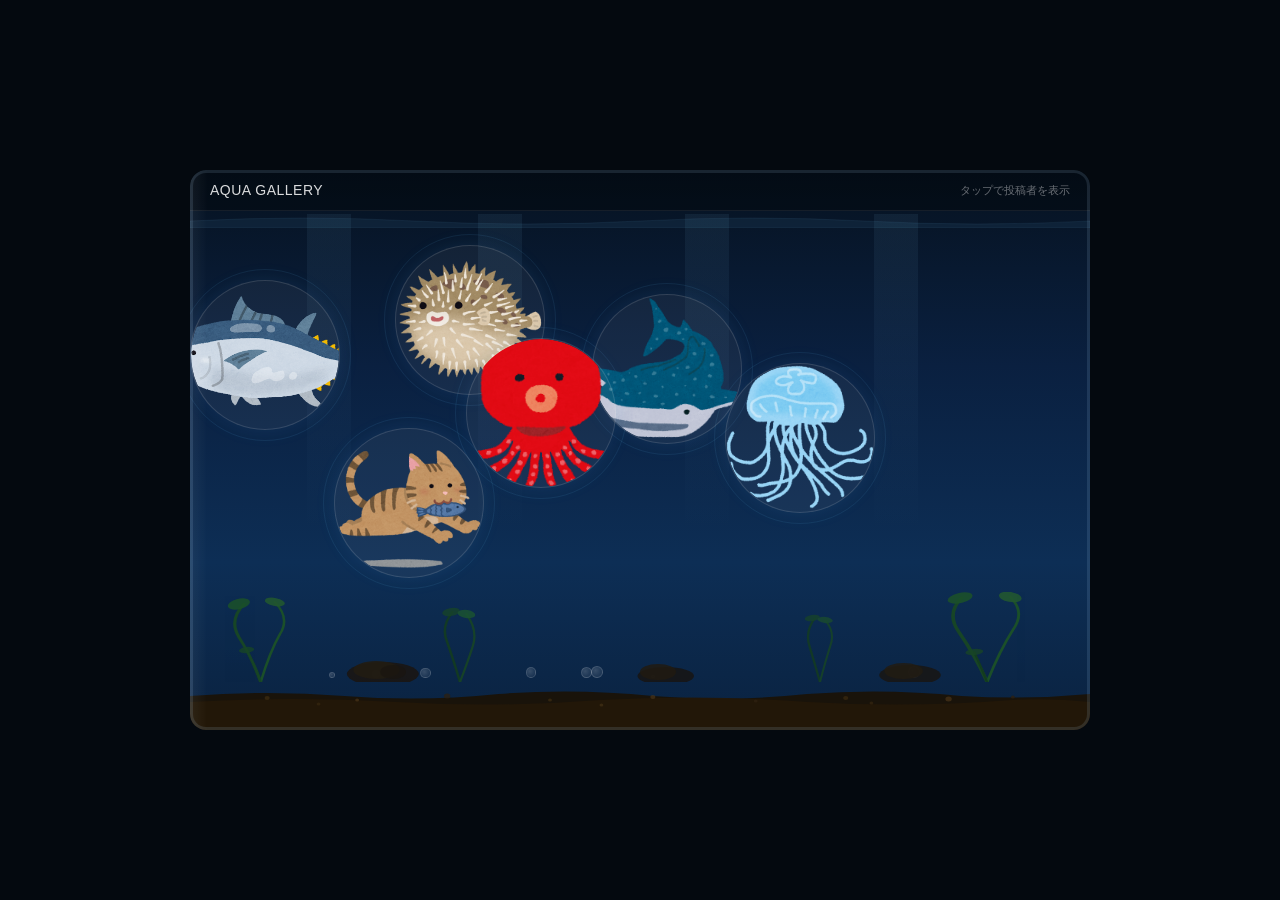
==== index.html @ 5ba46d72 "first commit" ====
<!DOCTYPE html>
<html lang="ja">
<head>
  <meta charset="UTF-8" />
  <meta name="viewport" content="width=device-width, initial-scale=1.0" />
  <title>AQUA GALLERY</title>

  <!-- スタイルシート -->
  <link rel="stylesheet" href="./css/base.css" />
  <link rel="stylesheet" href="./css/tank.css" />
  <link rel="stylesheet" href="./css/card.css" />
</head>
<body>

  <!-- 水槽本体 -->
  <div id="tank">

    <!-- ヘッダー -->
    <div id="tank-header">
      <span class="site-title">AQUA GALLERY</span>
      <span class="hint-text">タップで投稿者を表示</span>
    </div>

    <!-- 光の筋 -->
    <div class="ray" style="left:13%; --ra:-6deg; --ro:1;    animation-duration:7s;"></div>
    <div class="ray" style="left:32%; --ra:2deg;  --ro:0.65; animation-duration:9s;  animation-delay:-3s;"></div>
    <div class="ray" style="left:55%; --ra:-3deg; --ro:0.8;  animation-duration:8s;  animation-delay:-1.5s;"></div>
    <div class="ray" style="left:76%; --ra:4deg;  --ro:0.55; animation-duration:11s; animation-delay:-5s;"></div>

    <!-- 水面 -->
    <div id="surface">
      <svg width="100%" height="14" viewBox="0 0 700 14" preserveAspectRatio="none">
        <path
          d="M0 7 Q87 1 175 7 Q262 13 350 7 Q437 1 525 7 Q612 13 700 7 L700 14 L0 14Z"
          fill="rgba(100,190,255,0.07)"
          stroke="rgba(140,210,255,0.12)"
          stroke-width="0.5"
        />
      </svg>
    </div>

    <!-- ローディング / エラー表示 -->
    <div id="loading">読み込み中...</div>
    <div id="error" class="hidden">データの読み込みに失敗しました</div>

    <!-- 底砂 -->
    <svg id="sand" width="100%" height="52" viewBox="0 0 700 52" preserveAspectRatio="none">
      <path d="M0 18 Q60 12 120 18 Q180 24 240 16 Q300 10 360 18 Q420 24 480 16 Q540 10 600 18 Q650 22 700 16 L700 52 L0 52Z"
        fill="#1a1208" opacity="0.95"/>
      <path d="M0 24 Q80 18 160 24 Q240 30 320 22 Q400 16 480 24 Q560 30 640 22 Q670 20 700 24 L700 52 L0 52Z"
        fill="#241808" opacity="0.9"/>
      <circle cx="60"  cy="20" r="2"   fill="#3a2a10" opacity="0.8"/>
      <circle cx="130" cy="22" r="1.5" fill="#4a3518" opacity="0.7"/>
      <circle cx="200" cy="18" r="2.5" fill="#2e2010" opacity="0.75"/>
      <circle cx="280" cy="22" r="1.5" fill="#3a2a10" opacity="0.8"/>
      <circle cx="360" cy="19" r="2"   fill="#4a3518" opacity="0.7"/>
      <circle cx="440" cy="23" r="1.5" fill="#2e2010" opacity="0.8"/>
      <circle cx="510" cy="20" r="2"   fill="#3a2a10" opacity="0.75"/>
      <circle cx="590" cy="21" r="2.5" fill="#4a3518" opacity="0.7"/>
      <circle cx="640" cy="19" r="1.5" fill="#2e2010" opacity="0.8"/>
      <circle cx="100" cy="26" r="1.5" fill="#3a2a10" opacity="0.6"/>
      <circle cx="320" cy="27" r="1.5" fill="#4a3518" opacity="0.6"/>
      <circle cx="530" cy="25" r="1.5" fill="#3a2a10" opacity="0.6"/>
    </svg>

    <!-- 水草・岩 -->
    <svg id="plants" height="90" viewBox="0 0 700 90" preserveAspectRatio="none">
      <!-- 左の水草 -->
      <g opacity="0.85">
        <path d="M55 90 Q48 65 38 45 Q30 28 42 12" fill="none" stroke="#1a4a20" stroke-width="2.5" stroke-linecap="round"/>
        <path d="M55 90 Q62 60 70 42 Q78 26 66 10" fill="none" stroke="#1e5624" stroke-width="2"   stroke-linecap="round"/>
        <path d="M55 90 Q50 72 44 58"               fill="none" stroke="#1a4a20" stroke-width="1.8" stroke-linecap="round"/>
        <ellipse cx="38" cy="12" rx="9" ry="5" fill="#1e5624" transform="rotate(-20,38,12)" opacity="0.9"/>
        <ellipse cx="66" cy="10" rx="8" ry="4" fill="#265e2a" transform="rotate(15,66,10)"  opacity="0.9"/>
        <ellipse cx="44" cy="58" rx="6" ry="3" fill="#1a4a20" transform="rotate(-10,44,58)" opacity="0.8"/>
      </g>
      <!-- 中央左の水草 -->
      <g opacity="0.75">
        <path d="M210 90 Q205 68 200 50 Q195 35 204 20" fill="none" stroke="#154018" stroke-width="2"   stroke-linecap="round"/>
        <path d="M210 90 Q216 70 220 54 Q224 38 215 22" fill="none" stroke="#1a4a1e" stroke-width="1.8" stroke-linecap="round"/>
        <ellipse cx="203" cy="20" rx="7" ry="4" fill="#1a4a1e" transform="rotate(-15,203,20)" opacity="0.85"/>
        <ellipse cx="215" cy="22" rx="7" ry="4" fill="#206028" transform="rotate(12,215,22)"  opacity="0.85"/>
      </g>
      <!-- 右の水草 -->
      <g opacity="0.85">
        <path d="M620 90 Q610 62 598 40 Q588 22 600 6" fill="none" stroke="#1a4a20" stroke-width="2.8" stroke-linecap="round"/>
        <path d="M620 90 Q630 58 640 38 Q650 20 638 5" fill="none" stroke="#1e5624" stroke-width="2.2" stroke-linecap="round"/>
        <path d="M620 90 Q615 74 610 60"               fill="none" stroke="#154018" stroke-width="1.8" stroke-linecap="round"/>
        <ellipse cx="599" cy="6"  rx="10" ry="5" fill="#1e5624" transform="rotate(-18,599,6)"  opacity="0.9"/>
        <ellipse cx="638" cy="5"  rx="9"  ry="5" fill="#265e2a" transform="rotate(14,638,5)"   opacity="0.9"/>
        <ellipse cx="610" cy="60" rx="7"  ry="3" fill="#1a4a20" transform="rotate(-8,610,60)"  opacity="0.8"/>
      </g>
      <!-- 右寄りの細い草 -->
      <g opacity="0.7">
        <path d="M490 90 Q486 72 482 55 Q478 40 486 26" fill="none" stroke="#154018" stroke-width="1.8" stroke-linecap="round"/>
        <path d="M490 90 Q494 70 498 54 Q502 40 494 28" fill="none" stroke="#1a4a1e" stroke-width="1.6" stroke-linecap="round"/>
        <ellipse cx="484" cy="26" rx="6" ry="3" fill="#1a4a1e" transform="rotate(-12,484,26)" opacity="0.85"/>
        <ellipse cx="494" cy="28" rx="6" ry="3" fill="#1e5624" transform="rotate(10,494,28)"  opacity="0.85"/>
      </g>
      <!-- 岩 -->
      <ellipse cx="150" cy="82" rx="28" ry="12" fill="#1a1510" opacity="0.85"/>
      <ellipse cx="145" cy="78" rx="18" ry="9"  fill="#221c12" opacity="0.9"/>
      <ellipse cx="158" cy="80" rx="10" ry="7"  fill="#1a1510" opacity="0.75"/>
      <ellipse cx="370" cy="84" rx="22" ry="9"  fill="#181310" opacity="0.8"/>
      <ellipse cx="364" cy="80" rx="14" ry="8"  fill="#201a11" opacity="0.85"/>
      <ellipse cx="560" cy="83" rx="24" ry="10" fill="#1a1510" opacity="0.8"/>
      <ellipse cx="555" cy="79" rx="15" ry="8"  fill="#221c12" opacity="0.85"/>
    </svg>

  </div><!-- /#tank -->

  <!-- JS：設定 → データ → カード → アニメーションの順に読み込む -->
  <script src="./js/config.js"></script>
  <script src="./js/loader.js"></script>
  <script src="./js/card.js"></script>
  <script src="./js/tank.js"></script>
  <script>
    (async () => {
      const tank    = document.getElementById('tank');
      const loading = document.getElementById('loading');
      const error   = document.getElementById('error');

      try {
        // データ読み込み
        const creatures = await loadCreatures();

        // ローディング非表示
        loading.classList.add('hidden');

        // カード生成 → アニメーション開始
        const cards = createAllCards(creatures, tank);
        initTank(cards, tank);

      } catch (e) {
        console.error(e);
        loading.classList.add('hidden');
        error.classList.remove('hidden');
      }
    })();
  </script>

</body>
</html>
---- css/base.css ----
/*
 * base.css
 * リセットと共通のベーススタイルを定義します。
 */

*, *::before, *::after {
  box-sizing: border-box;
  margin: 0;
  padding: 0;
}

html, body {
  height: 100%;
}

body {
  font-family: -apple-system, BlinkMacSystemFont, 'Segoe UI', sans-serif;
  background: #04090f;
  color: #fff;
  min-height: 100vh;
  display: flex;
  flex-direction: column;
  align-items: center;
  justify-content: center;
  padding: 24px 16px;
}

/* ローディング表示 */
#loading {
  position: absolute;
  inset: 0;
  display: flex;
  align-items: center;
  justify-content: center;
  font-size: 13px;
  color: rgba(255, 255, 255, 0.35);
  z-index: 50;
  pointer-events: none;
}

#loading.hidden {
  display: none;
}

/* エラー表示 */
#error {
  position: absolute;
  inset: 0;
  display: flex;
  align-items: center;
  justify-content: center;
  font-size: 13px;
  color: rgba(255, 100, 100, 0.7);
  z-index: 50;
  pointer-events: none;
}

#error.hidden {
  display: none;
}
---- css/tank.css ----
/*
 * tank.css
 * 水槽本体・背景・光の筋・水面・気泡・砂利・水草のスタイルを定義します。
 */

/* ── 水槽コンテナ ─────────────────────────────────── */
#tank {
  width: 100%;
  max-width: 900px;
  height: 560px;
  background: linear-gradient(
    180deg,
    #061220 0%,
    #0a2040 35%,
    #0d2e55 70%,
    #0a2240 100%
  );
  border-radius: 16px;
  position: relative;
  overflow: hidden;
}

/* ガラス枠 */
#tank::before {
  content: '';
  position: absolute;
  inset: 0;
  border-radius: 16px;
  border: 3px solid rgba(180, 220, 255, 0.12);
  pointer-events: none;
  z-index: 30;
}

/* ガラス左端の反射 */
#tank::after {
  content: '';
  position: absolute;
  top: 0;
  left: 0;
  width: 18px;
  height: 100%;
  background: linear-gradient(90deg, rgba(255, 255, 255, 0.06) 0%, transparent 100%);
  border-radius: 16px 0 0 16px;
  pointer-events: none;
  z-index: 30;
}

/* ── ヘッダー ────────────────────────────────────── */
#tank-header {
  position: absolute;
  top: 0;
  left: 0;
  right: 0;
  padding: 12px 20px;
  display: flex;
  align-items: center;
  justify-content: space-between;
  background: rgba(0, 0, 0, 0.35);
  border-bottom: 0.5px solid rgba(255, 255, 255, 0.07);
  z-index: 20;
}

.site-title {
  font-size: 14px;
  font-weight: 500;
  color: rgba(255, 255, 255, 0.85);
  letter-spacing: 0.5px;
}

.hint-text {
  font-size: 11px;
  color: rgba(255, 255, 255, 0.4);
}

/* ── 光の筋 ──────────────────────────────────────── */
.ray {
  position: absolute;
  top: 44px;
  width: 44px;
  height: 320px;
  background: linear-gradient(180deg, rgba(140, 210, 255, 0.07) 0%, transparent 100%);
  transform-origin: top center;
  pointer-events: none;
  animation: rayWave ease-in-out infinite;
}

@keyframes rayWave {
  0%, 100% {
    transform: rotate(var(--ra)) skewX(0deg);
    opacity: var(--ro);
  }
  50% {
    transform: rotate(calc(var(--ra) + 2deg)) skewX(1deg);
    opacity: calc(var(--ro) * 0.6);
  }
}

/* ── 水面 ────────────────────────────────────────── */
#surface {
  position: absolute;
  top: 44px;
  left: 0;
  right: 0;
  height: 14px;
  overflow: hidden;
  pointer-events: none;
  z-index: 8;
}

/* ── 気泡 ────────────────────────────────────────── */
.bubble {
  position: absolute;
  border-radius: 50%;
  background: radial-gradient(
    circle at 35% 35%,
    rgba(255, 255, 255, 0.18),
    rgba(255, 255, 255, 0.03)
  );
  border: 0.5px solid rgba(255, 255, 255, 0.15);
  animation: bubbleRise linear infinite;
  pointer-events: none;
}

@keyframes bubbleRise {
  0%   { transform: translateX(0px)  translateY(0);      opacity: 0.7; }
  25%  { transform: translateX(5px)  translateY(-130px); }
  50%  { transform: translateX(-4px) translateY(-270px); opacity: 0.5; }
  75%  { transform: translateX(6px)  translateY(-400px); }
  100% { transform: translateX(-3px) translateY(-520px); opacity: 0;   }
}

/* ── 砂利レイヤー ─────────────────────────────────── */
#sand {
  position: absolute;
  bottom: 0;
  left: 0;
  right: 0;
  height: 52px;
  pointer-events: none;
  z-index: 6;
}

/* ── 水草・岩レイヤー ────────────────────────────── */
#plants {
  position: absolute;
  bottom: 48px;
  left: 0;
  right: 0;
  width: 100%;
  pointer-events: none;
  z-index: 7;
}
---- css/card.css ----
/*
 * card.css
 * 生き物カード（表裏フリップ）のスタイルを定義します。
 */

/* ── カードラッパー（位置はJS側でセット） ─────────── */
.card-wrap {
  position: absolute;
  cursor: pointer;
  z-index: 10;
  perspective: 600px;
}

/* ── カード本体（3D回転する） ──────────────────────── */
.card-inner {
  width: 100%;
  height: 100%;
  position: relative;
  transform-style: preserve-3d;
  transition: transform 0.7s cubic-bezier(0.4, 0, 0.2, 1);
  border-radius: 50%;
}

/* フリップ時に180度回転 */
.card-wrap.flipped .card-inner {
  transform: rotateY(180deg);
}

/* ── 表・裏 共通 ────────────────────────────────────── */
.card-face {
  position: absolute;
  inset: 0;
  border-radius: 50%;
  backface-visibility: hidden;
  -webkit-backface-visibility: hidden;
  display: flex;
  align-items: center;
  justify-content: center;
  overflow: hidden;
  border: 1.5px solid rgba(255, 255, 255, 0.13);
}

/* ── 表面 ───────────────────────────────────────────── */
.card-front {
  background: rgba(255, 255, 255, 0.05);
  box-shadow: 0 0 20px rgba(80, 180, 255, 0.1);
}

.card-wrap:hover .card-front {
  border-color: rgba(120, 220, 255, 0.4);
  box-shadow: 0 0 30px rgba(80, 180, 255, 0.28);
}

/* ── 裏面 ───────────────────────────────────────────── */
.card-back {
  background: rgba(8, 22, 48, 0.92);
  border-color: rgba(100, 200, 255, 0.3);
  box-shadow: 0 0 24px rgba(80, 180, 255, 0.2);
  transform: rotateY(180deg);
  flex-direction: column;
  gap: 6px;
  padding: 10px;
}

/* ── 画像（表・裏共通） ─────────────────────────────── */
.card-img {
  width: 100%;
  height: 100%;
  object-fit: cover;
  border-radius: 50%;
  display: block;
}

/* ── 画像読み込み失敗時のフォールバック ─────────────── */
.card-fallback {
  font-size: 32px;
  line-height: 1;
  user-select: none;
}

/* ── 裏面：ユーザーアバター（back.jpg 失敗時） ──────── */
.user-avatar {
  width: 38px;
  height: 38px;
  border-radius: 50%;
  background: rgba(80, 160, 255, 0.2);
  border: 1px solid rgba(100, 200, 255, 0.35);
  display: flex;
  align-items: center;
  justify-content: center;
  font-size: 13px;
  font-weight: 500;
  color: rgba(160, 220, 255, 0.95);
  flex-shrink: 0;
}

/* ── 裏面：ユーザー名 ───────────────────────────────── */
.user-name {
  font-size: 10px;
  color: rgba(180, 230, 255, 0.85);
  font-weight: 500;
  text-align: center;
  line-height: 1.3;
  word-break: break-all;
  max-width: 100%;
}

/* ── グロウリング ───────────────────────────────────── */
.glow-ring {
  position: absolute;
  border-radius: 50%;
  border: 0.5px solid rgba(100, 200, 255, 0.09);
  pointer-events: none;
  animation: glowPulse 6s ease-in-out infinite;
}

@keyframes glowPulse {
  0%, 100% { transform: scale(1);    opacity: 0.35; }
  50%       { transform: scale(1.12); opacity: 0.07; }
}
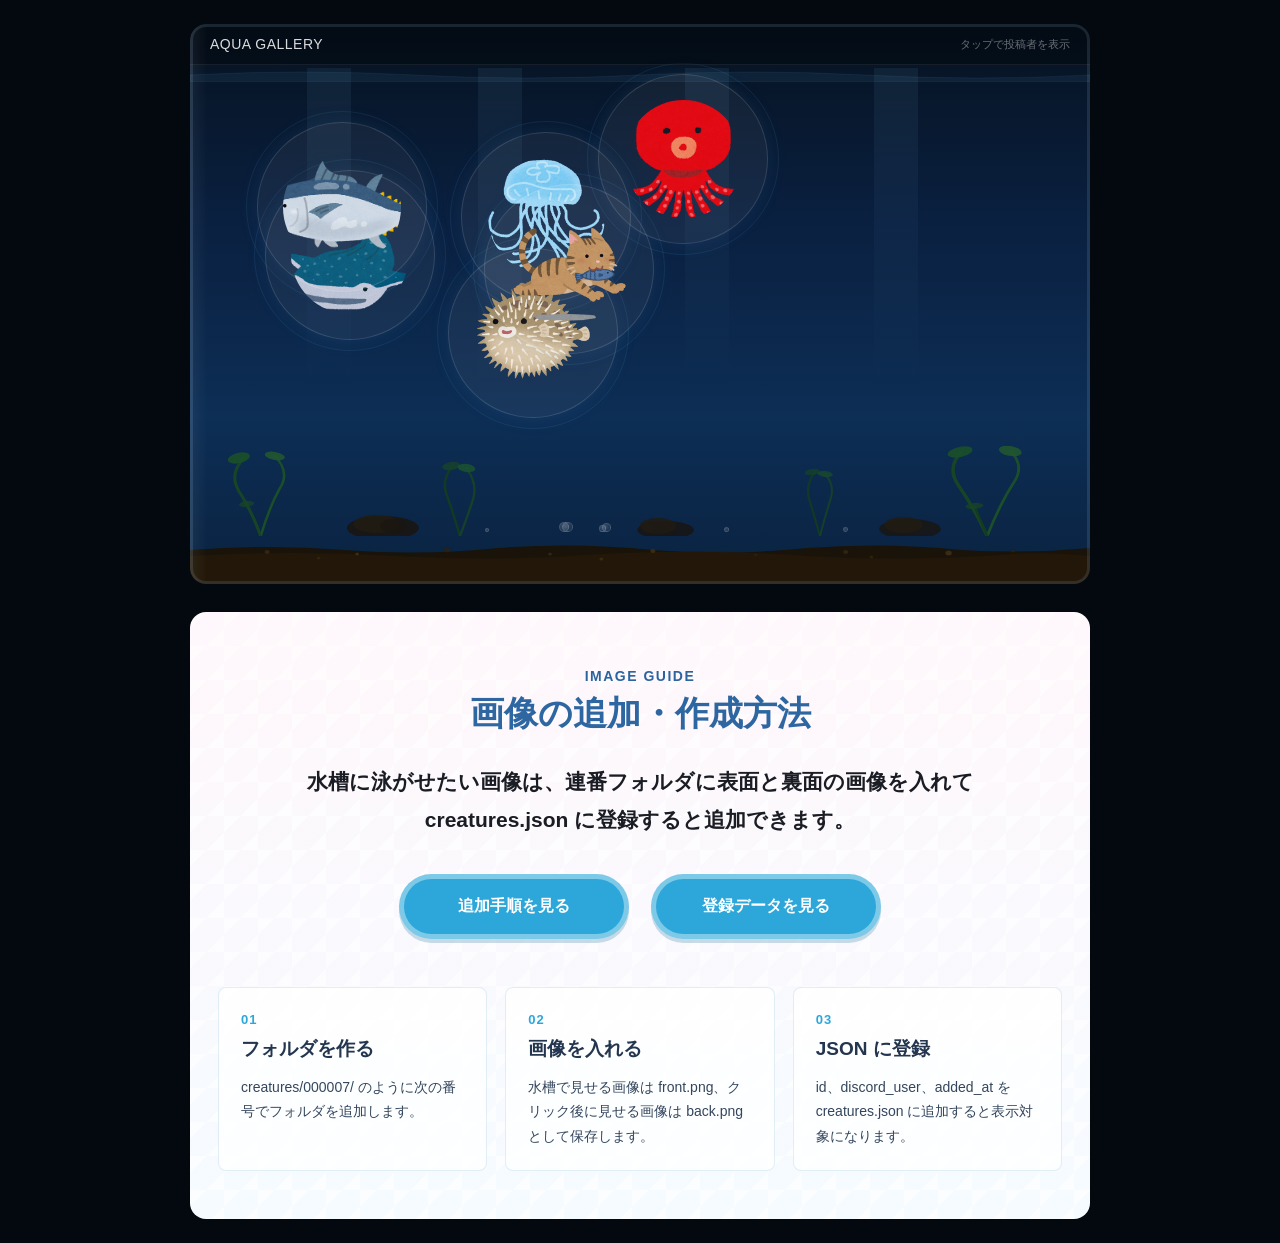
==== commit dd6f7982: "水槽の下に追加方法の取説を追加" ====
--- a/index.html
+++ b/index.html
@@ -9,6 +9,7 @@
   <link rel="stylesheet" href="./css/base.css" />
   <link rel="stylesheet" href="./css/tank.css" />
   <link rel="stylesheet" href="./css/card.css" />
+  <link rel="stylesheet" href="./css/guide.css" />
 </head>
 <body>
 
@@ -109,6 +110,40 @@
 
   </div><!-- /#tank -->
 
+  <section class="image-guide" aria-labelledby="image-guide-title">
+    <div class="guide-shell">
+      <p class="guide-label">IMAGE GUIDE</p>
+      <h1 id="image-guide-title">画像の追加・作成方法</h1>
+      <p class="guide-lead">
+        水槽に泳がせたい画像は、連番フォルダに表面と裏面の画像を入れて
+        creatures.json に登録すると追加できます。
+      </p>
+
+      <div class="guide-actions" aria-label="参考リンク">
+        <a class="guide-button" href="./README.md">追加手順を見る</a>
+        <a class="guide-button" href="./creatures.json">登録データを見る</a>
+      </div>
+
+      <div class="guide-grid">
+        <article class="guide-card">
+          <span class="guide-step">01</span>
+          <h2>フォルダを作る</h2>
+          <p>creatures/000007/ のように次の番号でフォルダを追加します。</p>
+        </article>
+        <article class="guide-card">
+          <span class="guide-step">02</span>
+          <h2>画像を入れる</h2>
+          <p>水槽で見せる画像は front.png、クリック後に見せる画像は back.png として保存します。</p>
+        </article>
+        <article class="guide-card">
+          <span class="guide-step">03</span>
+          <h2>JSON に登録</h2>
+          <p>id、discord_user、added_at を creatures.json に追加すると表示対象になります。</p>
+        </article>
+      </div>
+    </div>
+  </section>
+
   <!-- JS：設定 → データ → カード → アニメーションの順に読み込む -->
   <script src="./js/config.js"></script>
   <script src="./js/loader.js"></script>
--- a/css/base.css
+++ b/css/base.css
@@ -10,19 +10,21 @@
 }
 
 html, body {
-  height: 100%;
+  min-height: 100%;
 }
 
 body {
   font-family: -apple-system, BlinkMacSystemFont, 'Segoe UI', sans-serif;
   background: #04090f;
   color: #fff;
+  width: 100%;
   min-height: 100vh;
   display: flex;
   flex-direction: column;
   align-items: center;
-  justify-content: center;
+  justify-content: flex-start;
   padding: 24px 16px;
+  overflow-x: hidden;
 }
 
 /* ローディング表示 */
--- a/css/tank.css
+++ b/css/tank.css
@@ -5,9 +5,11 @@
 
 /* ── 水槽コンテナ ─────────────────────────────────── */
 #tank {
-  width: 100%;
-  max-width: 900px;
+  width: min(100%, 900px);
+  max-width: calc(100vw - 32px);
   height: 560px;
+  min-height: 560px;
+  flex: 0 0 auto;
   background: linear-gradient(
     180deg,
     #061220 0%,
@@ -18,6 +20,13 @@
   border-radius: 16px;
   position: relative;
   overflow: hidden;
+}
+
+@media (max-width: 720px) {
+  #tank {
+    height: 72vh;
+    min-height: 520px;
+  }
 }
 
 /* ガラス枠 */
--- a/css/card.css
+++ b/css/card.css
@@ -62,13 +62,12 @@
   padding: 10px;
 }
 
-/* ── 画像（表・裏共通） ─────────────────────────────── */
+/* ── 画像（表・裏共通）サイズはJS側でCONFIGから設定 ── */
 .card-img {
-  width: 100%;
-  height: 100%;
   object-fit: cover;
+  display: block;
   border-radius: 50%;
-  display: block;
+  flex-shrink: 0;
 }
 
 /* ── 画像読み込み失敗時のフォールバック ─────────────── */
--- a/css/guide.css
+++ b/css/guide.css
@@ -0,0 +1,131 @@
+/*
+ * guide.css
+ * 画像追加・作成方法セクション
+ */
+
+.image-guide {
+  width: min(100%, 900px);
+  max-width: calc(100vw - 32px);
+  margin-top: 28px;
+  color: #17243a;
+  background:
+    linear-gradient(135deg, rgba(255, 255, 255, 0.56) 25%, transparent 25%) 0 0 / 34px 34px,
+    linear-gradient(135deg, transparent 75%, rgba(255, 255, 255, 0.56) 75%) 0 0 / 34px 34px,
+    linear-gradient(180deg, #fff7fb 0%, #f5fbff 100%);
+  border-radius: 16px;
+  overflow: hidden;
+}
+
+.guide-shell {
+  width: 100%;
+  margin: 0 auto;
+  padding: 56px 28px 48px;
+  text-align: center;
+}
+
+.guide-label {
+  color: #2c64a0;
+  font-size: 14px;
+  font-weight: 800;
+  letter-spacing: 1.5px;
+}
+
+.image-guide h1 {
+  margin-top: 8px;
+  color: #2d66a1;
+  font-size: 34px;
+  line-height: 1.25;
+}
+
+.guide-lead {
+  max-width: 760px;
+  margin: 28px auto 0;
+  color: #1b1d24;
+  font-size: 21px;
+  font-weight: 700;
+  line-height: 1.85;
+}
+
+.guide-actions {
+  display: flex;
+  justify-content: center;
+  gap: 22px;
+  margin-top: 34px;
+  flex-wrap: wrap;
+}
+
+.guide-button {
+  min-width: 230px;
+  padding: 17px 28px;
+  color: #fff;
+  background: #2da7da;
+  border: 5px solid rgba(255, 255, 255, 0.38);
+  border-radius: 999px;
+  box-shadow: 0 4px 0 rgba(32, 112, 160, 0.24);
+  font-weight: 800;
+  text-decoration: none;
+}
+
+.guide-button:hover {
+  background: #248fc7;
+}
+
+.guide-grid {
+  display: grid;
+  grid-template-columns: repeat(3, minmax(0, 1fr));
+  gap: 18px;
+  margin-top: 48px;
+  text-align: left;
+}
+
+.guide-card {
+  min-height: 180px;
+  padding: 22px;
+  background: rgba(255, 255, 255, 0.78);
+  border: 1px solid rgba(70, 150, 200, 0.16);
+  border-radius: 8px;
+}
+
+.guide-step {
+  color: #2da7da;
+  font-size: 13px;
+  font-weight: 900;
+  letter-spacing: 1px;
+}
+
+.guide-card h2 {
+  margin-top: 8px;
+  color: #24364f;
+  font-size: 19px;
+  line-height: 1.4;
+}
+
+.guide-card p {
+  margin-top: 12px;
+  color: #34465d;
+  font-size: 14px;
+  line-height: 1.75;
+}
+
+@media (max-width: 720px) {
+  .guide-shell {
+    padding: 42px 18px 36px;
+  }
+
+  .image-guide h1 {
+    font-size: 28px;
+  }
+
+  .guide-lead {
+    font-size: 18px;
+  }
+
+  .guide-button {
+    width: 100%;
+    min-width: 0;
+  }
+
+  .guide-grid {
+    grid-template-columns: 1fr;
+  }
+}
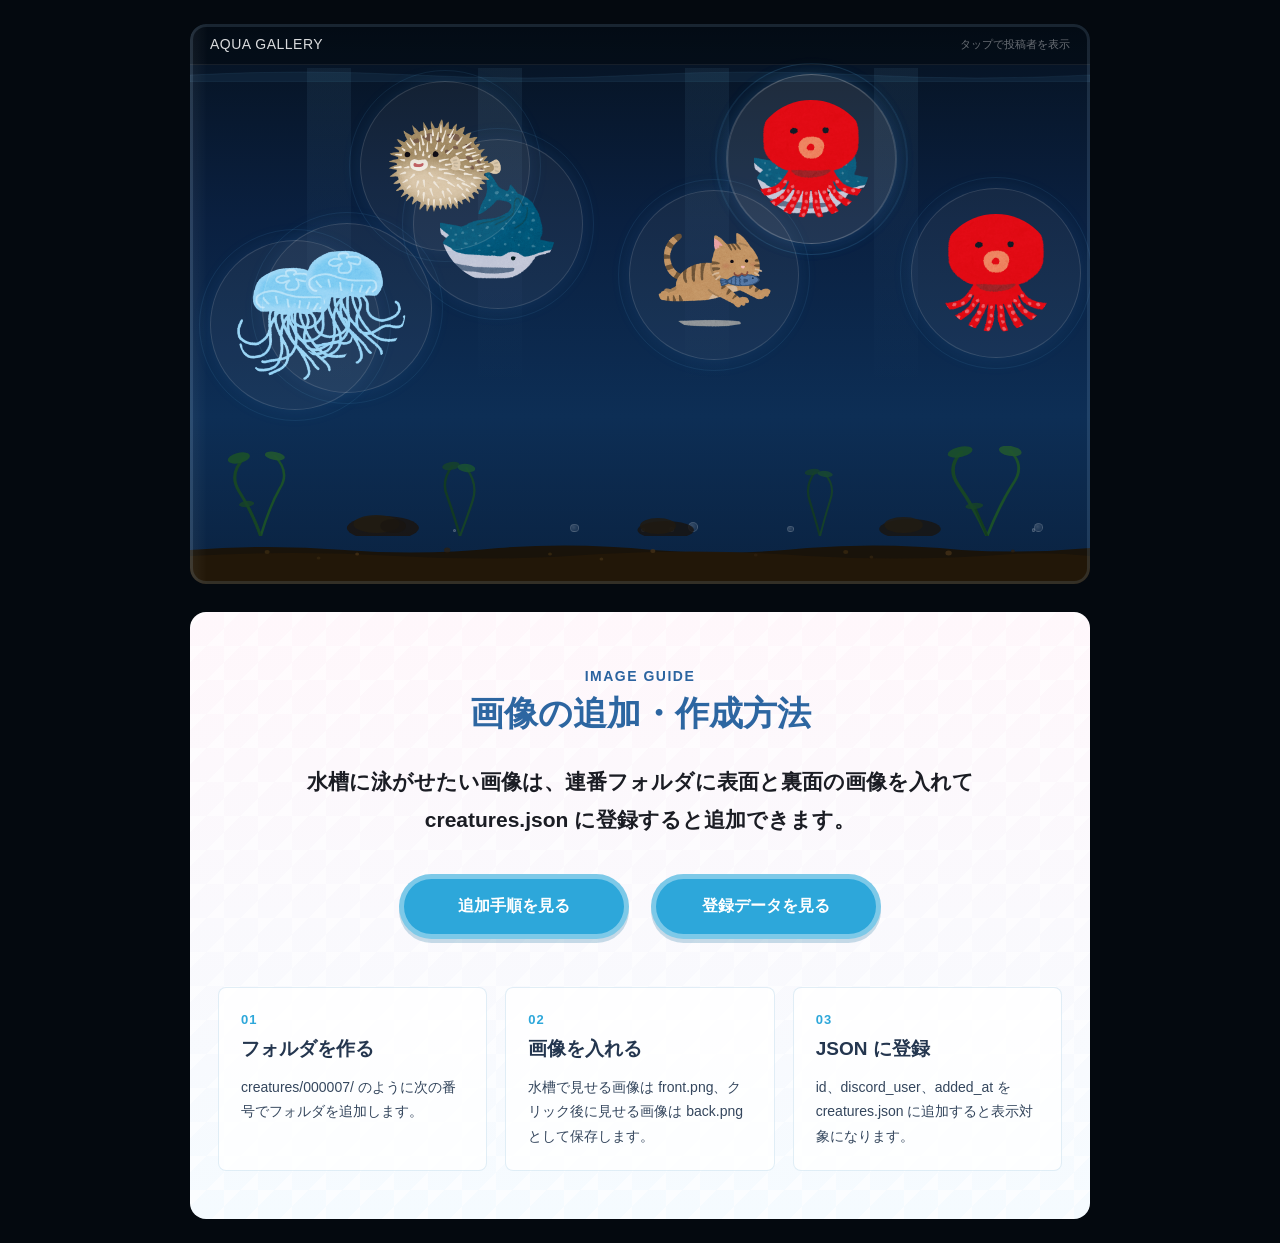
==== commit cfdd0ae3: "登録データ一覧ページの作成" ====
--- a/index.html
+++ b/index.html
@@ -121,7 +121,7 @@
 
       <div class="guide-actions" aria-label="参考リンク">
         <a class="guide-button" href="./README.md">追加手順を見る</a>
-        <a class="guide-button" href="./creatures.json">登録データを見る</a>
+        <a class="guide-button" href="./catalog.html">登録データを見る</a>
       </div>
 
       <div class="guide-grid">
@@ -157,7 +157,8 @@
 
       try {
         // データ読み込み
-        const creatures = await loadCreatures();
+        const catalog = await loadCreatureCatalog();
+        const creatures = createSwimmingCreatures(catalog.slice(0, CONFIG.DISPLAY_LIMIT));
 
         // ローディング非表示
         loading.classList.add('hidden');
--- a/css/tank.css
+++ b/css/tank.css
@@ -24,8 +24,9 @@
 
 @media (max-width: 720px) {
   #tank {
-    height: 72vh;
-    min-height: 520px;
+    height: min(110vw, 68vh, 480px);
+    height: min(110vw, 68svh, 480px);
+    min-height: 340px;
   }
 }
 
--- a/css/guide.css
+++ b/css/guide.css
@@ -70,6 +70,11 @@
   background: #248fc7;
 }
 
+.guide-button:focus-visible {
+  outline: 3px solid rgba(35, 135, 210, 0.35);
+  outline-offset: 4px;
+}
+
 .guide-grid {
   display: grid;
   grid-template-columns: repeat(3, minmax(0, 1fr));
@@ -129,3 +134,231 @@
     grid-template-columns: 1fr;
   }
 }
+
+.creature-catalog {
+  width: min(100%, 900px);
+  max-width: calc(100vw - 32px);
+  margin-top: 28px;
+  margin-bottom: 40px;
+  color: #e9f7ff;
+  background:
+    radial-gradient(circle at 16% 12%, rgba(85, 190, 255, 0.18), transparent 28%),
+    radial-gradient(circle at 84% 18%, rgba(53, 145, 210, 0.14), transparent 30%),
+    linear-gradient(180deg, #071525 0%, #0b2442 58%, #071525 100%);
+  border: 1px solid rgba(160, 220, 255, 0.18);
+  border-radius: 16px;
+  box-shadow: inset 0 0 0 3px rgba(180, 220, 255, 0.08);
+  overflow: hidden;
+}
+
+.catalog-page {
+  justify-content: flex-start;
+}
+
+.catalog-page-main {
+  width: 100%;
+  display: flex;
+  justify-content: center;
+}
+
+.catalog-page .creature-catalog {
+  margin-top: 0;
+}
+
+.catalog-shell {
+  padding: 42px 28px 36px;
+}
+
+.catalog-back-link {
+  display: inline-flex;
+  align-items: center;
+  min-height: 40px;
+  padding: 0 16px;
+  color: #d9f4ff;
+  background: rgba(80, 180, 255, 0.12);
+  border: 1px solid rgba(145, 215, 255, 0.22);
+  border-radius: 999px;
+  font-size: 13px;
+  font-weight: 800;
+  text-decoration: none;
+}
+
+.catalog-back-link:hover {
+  background: rgba(80, 180, 255, 0.2);
+}
+
+.catalog-back-link:focus-visible {
+  outline: 3px solid rgba(117, 214, 255, 0.35);
+  outline-offset: 3px;
+}
+
+.catalog-heading {
+  margin-top: 24px;
+  text-align: center;
+}
+
+.catalog-label {
+  color: #75d6ff;
+  font-size: 13px;
+  font-weight: 800;
+  letter-spacing: 1.5px;
+}
+
+.catalog-heading h1,
+.catalog-heading h2 {
+  margin-top: 8px;
+  font-size: 30px;
+  line-height: 1.25;
+}
+
+.catalog-heading p {
+  max-width: 620px;
+  margin: 14px auto 0;
+  color: rgba(220, 245, 255, 0.72);
+  font-size: 15px;
+  line-height: 1.8;
+}
+
+.catalog-list {
+  display: grid;
+  grid-template-columns: repeat(2, minmax(0, 1fr));
+  gap: 18px;
+  margin-top: 34px;
+}
+
+.catalog-loading {
+  grid-column: 1 / -1;
+  margin: 0;
+  padding: 34px 18px;
+  color: rgba(220, 245, 255, 0.72);
+  text-align: center;
+}
+
+.catalog-card {
+  display: grid;
+  grid-template-columns: 152px minmax(0, 1fr);
+  gap: 18px;
+  padding: 18px;
+  background: rgba(3, 18, 34, 0.78);
+  border: 1px solid rgba(145, 215, 255, 0.14);
+  border-radius: 8px;
+  box-shadow: 0 14px 36px rgba(0, 0, 0, 0.22);
+}
+
+.catalog-images {
+  display: grid;
+  grid-template-columns: repeat(2, minmax(0, 1fr));
+  gap: 10px;
+  align-content: start;
+}
+
+.catalog-image-frame {
+  min-width: 0;
+}
+
+.catalog-image-frame img,
+.catalog-image-missing {
+  width: 68px;
+  height: 68px;
+  display: block;
+  border-radius: 50%;
+  background: rgba(130, 210, 255, 0.08);
+  border: 1px solid rgba(160, 230, 255, 0.22);
+  box-shadow: 0 0 22px rgba(70, 190, 255, 0.14);
+}
+
+.catalog-image-frame img {
+  object-fit: cover;
+}
+
+.catalog-image-missing {
+  display: flex;
+  align-items: center;
+  justify-content: center;
+  background:
+    linear-gradient(135deg, rgba(255, 255, 255, 0.1), transparent),
+    rgba(130, 210, 255, 0.08);
+  color: rgba(225, 245, 255, 0.68);
+  font-size: 10px;
+  font-weight: 700;
+  text-align: center;
+}
+
+.catalog-image-frame figcaption {
+  margin-top: 7px;
+  color: rgba(210, 240, 255, 0.54);
+  font-size: 11px;
+  text-align: center;
+}
+
+.catalog-card-body {
+  min-width: 0;
+  align-self: center;
+}
+
+.catalog-id {
+  color: #75d6ff;
+  font-size: 12px;
+  font-weight: 800;
+  letter-spacing: 0.8px;
+}
+
+.catalog-card h3 {
+  margin-top: 8px;
+  color: #fff;
+  font-size: 18px;
+  line-height: 1.35;
+  overflow-wrap: anywhere;
+}
+
+.catalog-meta {
+  display: grid;
+  grid-template-columns: auto minmax(0, 1fr);
+  gap: 8px 10px;
+  margin-top: 18px;
+  color: rgba(230, 248, 255, 0.76);
+  font-size: 13px;
+}
+
+.catalog-meta dt {
+  color: rgba(117, 214, 255, 0.82);
+  font-weight: 700;
+}
+
+.catalog-meta dd {
+  margin: 0;
+}
+
+@media (max-width: 840px) {
+  .catalog-list {
+    grid-template-columns: 1fr;
+  }
+}
+
+@media (max-width: 520px) {
+  .catalog-shell {
+    padding: 34px 18px 28px;
+  }
+
+  .catalog-heading h1,
+  .catalog-heading h2 {
+    font-size: 26px;
+  }
+
+  .catalog-card {
+    grid-template-columns: 1fr;
+  }
+
+  .catalog-images {
+    grid-template-columns: repeat(2, 76px);
+    justify-content: center;
+  }
+
+  .catalog-card-body {
+    text-align: center;
+  }
+
+  .catalog-meta {
+    justify-content: center;
+  }
+}
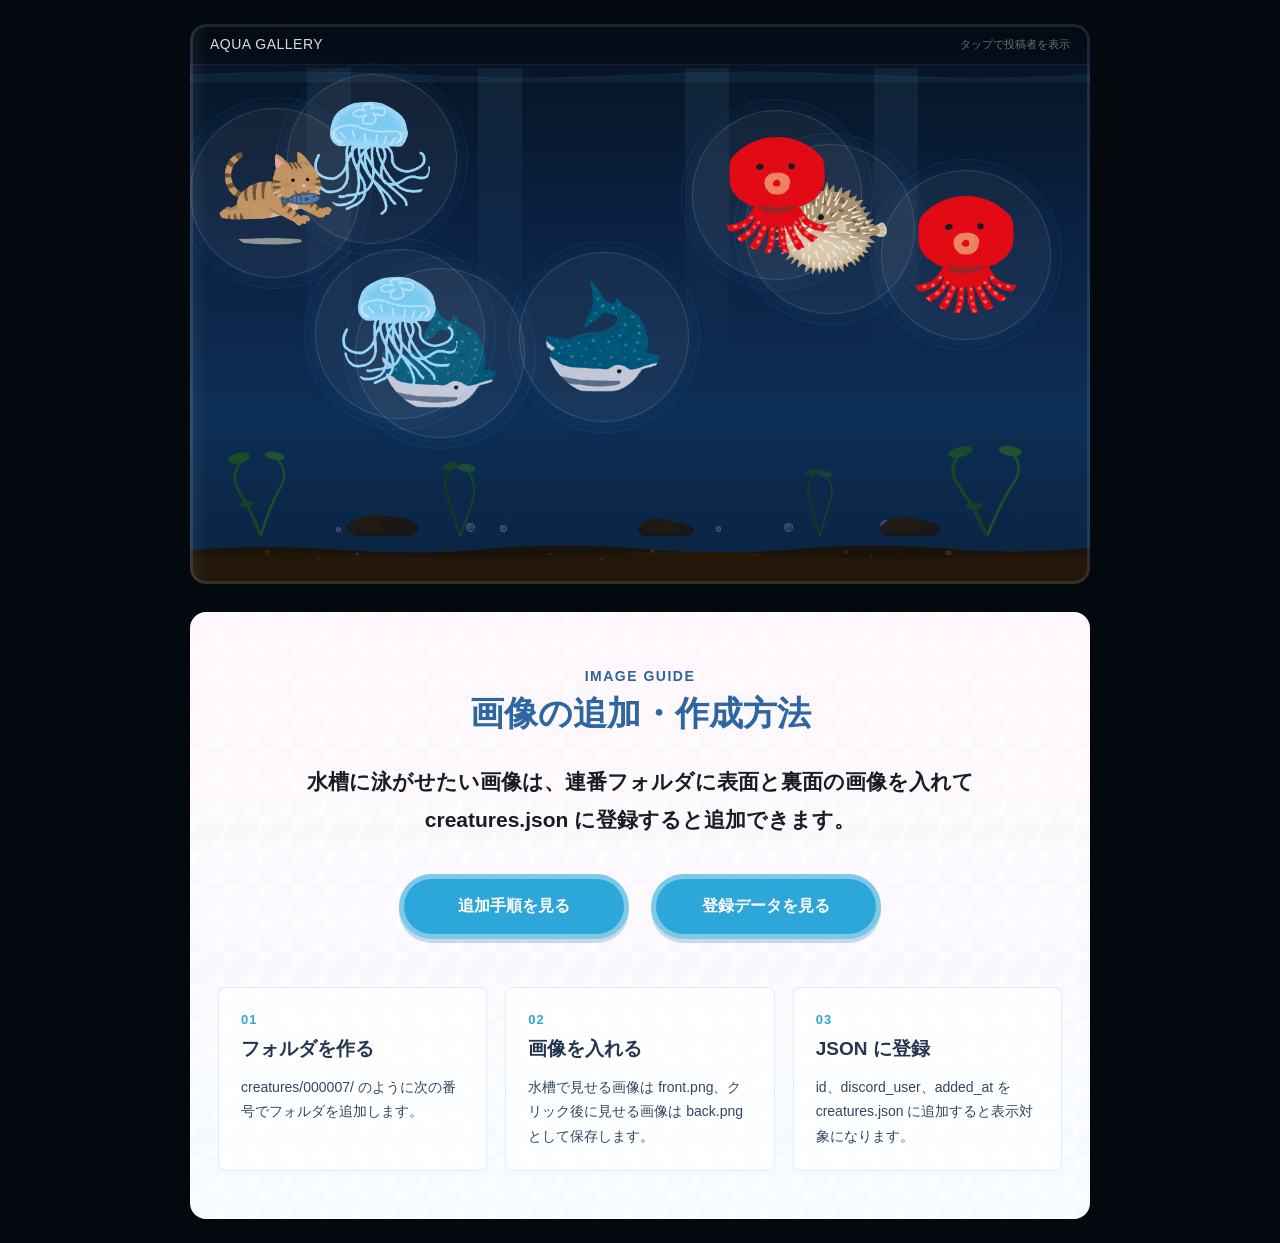
==== commit faefe7d0: "追加手順ページの仮実装" ====
--- a/index.html
+++ b/index.html
@@ -120,7 +120,7 @@
       </p>
 
       <div class="guide-actions" aria-label="参考リンク">
-        <a class="guide-button" href="./README.md">追加手順を見る</a>
+        <a class="guide-button" href="./guide.html">追加手順を見る</a>
         <a class="guide-button" href="./catalog.html">登録データを見る</a>
       </div>
 
--- a/css/guide.css
+++ b/css/guide.css
@@ -165,6 +165,12 @@
   margin-top: 0;
 }
 
+.guide-placeholder {
+  min-height: 360px;
+  display: flex;
+  align-items: center;
+}
+
 .catalog-shell {
   padding: 42px 28px 36px;
 }
